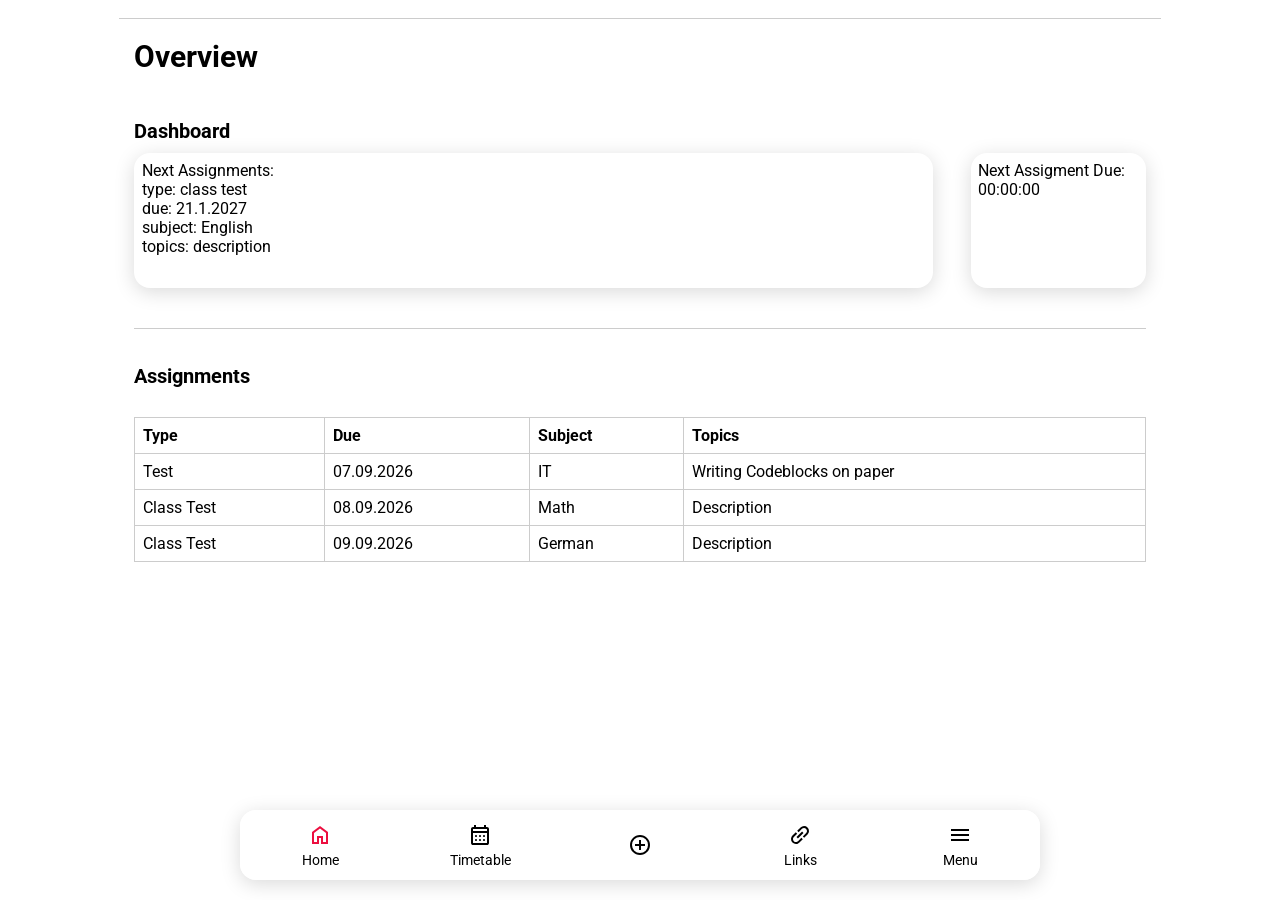
==== index.html @ 2495fc36 "Add files via upload" ====
<!DOCTYPE html>
<html lang="en">
<head>
    <meta charset="UTF-8">
    <meta name="viewport" content="width=device-width, initial-scale=1.0">
    <title>Document</title>
    <link href="https://fonts.googleapis.com/css2?family=Roboto:ital,wght@0,100..900;1,100..900&display=swap" rel="stylesheet">
    <link rel="stylesheet" href="assets/shared/nav.css">
    <link rel="stylesheet" href="assets/shared/shared.css">
    <link rel="stylesheet" href="assets/css/home.css">
</head>
<body>
    <nav class="navbar">
        <a href="/" class="nav-item active">
            <svg xmlns="http://www.w3.org/2000/svg" height="24px" viewBox="0 -960 960 960" width="24px" fill="#000000"><path d="M240-200h120v-240h240v240h120v-360L480-740 240-560v360Zm-80 80v-480l320-240 320 240v480H520v-240h-80v240H160Zm320-350Z"/></svg>
            <span>Home</span>
        </a>
        <a href="timetable/index.html" class="nav-item">
            <svg xmlns="http://www.w3.org/2000/svg" height="24px" viewBox="0 -960 960 960" width="24px" fill="#000000"><path d="M200-80q-33 0-56.5-23.5T120-160v-560q0-33 23.5-56.5T200-800h40v-80h80v80h320v-80h80v80h40q33 0 56.5 23.5T840-720v560q0 33-23.5 56.5T760-80H200Zm0-80h560v-400H200v400Zm0-480h560v-80H200v80Zm0 0v-80 80Zm280 240q-17 0-28.5-11.5T440-440q0-17 11.5-28.5T480-480q17 0 28.5 11.5T520-440q0 17-11.5 28.5T480-400Zm-188.5-11.5Q280-423 280-440t11.5-28.5Q303-480 320-480t28.5 11.5Q360-457 360-440t-11.5 28.5Q337-400 320-400t-28.5-11.5ZM640-400q-17 0-28.5-11.5T600-440q0-17 11.5-28.5T640-480q17 0 28.5 11.5T680-440q0 17-11.5 28.5T640-400ZM480-240q-17 0-28.5-11.5T440-280q0-17 11.5-28.5T480-320q17 0 28.5 11.5T520-280q0 17-11.5 28.5T480-240Zm-188.5-11.5Q280-263 280-280t11.5-28.5Q303-320 320-320t28.5 11.5Q360-297 360-280t-11.5 28.5Q337-240 320-240t-28.5-11.5ZM640-240q-17 0-28.5-11.5T600-280q0-17 11.5-28.5T640-320q17 0 28.5 11.5T680-280q0 17-11.5 28.5T640-240Z"/></svg>
            <span>Timetable</span>
        </a>
        <a href="add/index.html" class="nav-item-add">
            <svg xmlns="http://www.w3.org/2000/svg" height="24px" viewBox="0 -960 960 960" width="24px" fill="#000000"><path d="M440-280h80v-160h160v-80H520v-160h-80v160H280v80h160v160Zm40 200q-83 0-156-31.5T197-197q-54-54-85.5-127T80-480q0-83 31.5-156T197-763q54-54 127-85.5T480-880q83 0 156 31.5T763-763q54 54 85.5 127T880-480q0 83-31.5 156T763-197q-54 54-127 85.5T480-80Zm0-80q134 0 227-93t93-227q0-134-93-227t-227-93q-134 0-227 93t-93 227q0 134 93 227t227 93Zm0-320Z"/></svg>
        </a>
        <a href="links/index.html" class="nav-item">
            <svg xmlns="http://www.w3.org/2000/svg" height="24px" viewBox="0 -960 960 960" width="24px" fill="#000000"><path d="M318-120q-82 0-140-58t-58-140q0-40 15-76t43-64l134-133 56 56-134 134q-17 17-25.5 38.5T200-318q0 49 34.5 83.5T318-200q23 0 45-8.5t39-25.5l133-134 57 57-134 133q-28 28-64 43t-76 15Zm79-220-57-57 223-223 57 57-223 223Zm251-28-56-57 134-133q17-17 25-38t8-44q0-50-34-85t-84-35q-23 0-44.5 8.5T558-726L425-592l-57-56 134-134q28-28 64-43t76-15q82 0 139.5 58T839-641q0 39-14.5 75T782-502L648-368Z"/></svg>
            <span>Links</span>
        </a>
        <a href="menu/index.html" class="nav-item">
            <svg xmlns="http://www.w3.org/2000/svg" height="24px" viewBox="0 -960 960 960" width="24px" fill="#000000"><path d="M120-240v-80h720v80H120Zm0-200v-80h720v80H120Zm0-200v-80h720v80H120Z"/></svg>
            <span>Menu</span>
        </a>
    </nav>
    <section class="home">
        <div class="horizontalline-offset"></div>
        </div>
        <div class="container">
            <div class="hero">
                <span>Overview</span>
            </div>
            <div style="height: 20px"></div>
            <div class="hero-small">
                <span>Dashboard</span>
            </div>
            <div class="dashboard">
                <div class="dashboard-card-large">
                    <span>Next Assignments:</span>
                    <span class="assignment">
                        type: <a class="type">class test</a><br>
                        due: <a class="duedate">21.1.2027</a><br>
                        subject: <a class="subject">English</a><br> 
                        topics: <a class="topics">description</a></span>
                </div>
                <div class="dashboard-card-small">
                    <span>Next Assigment Due:</span>
                    <span">00:00:00</span>
                </div>
            </div>
            
            <div class="horizontalline"></div>
            <span class="hero-small">Assignments</span><br>
            <table class="assignment-table">
                <tr>
                    <th>Type</th>
                    <th>Due</th>
                    <th>Subject</th>
                    <th>Topics</th>
                </tr>
                <tr>
                    <td>Test</td>
                    <td>07.09.2026</td>
                    <td>IT</td>
                    <td>Writing Codeblocks on paper</td>
                </tr>
                <tr>
                    <td>Class Test</td>
                    <td>08.09.2026</td>
                    <td>Math</td>
                    <td>Description</td>
                </tr>
                <tr>
                    <td>Class Test</td>
                    <td>09.09.2026</td>
                    <td>German</td>
                    <td>Description</td>
                </tr>
            </table>
        </div>
        
    </section>
</body>
</html>
---- assets/shared/nav.css ----
.navbar {
    position: fixed;
    bottom: 0;
    left: 0;
    height: 70px;
    width: 800px;
    display: flex;
    justify-content: space-around;
    align-items: center;
    bottom: 20px;
    border-radius: 16px;
    box-shadow: 0 4px 20px rgba(0,0,0,0.15);
    background-color: rgba(255, 255, 255, 0.74);
    backdrop-filter: blur(3px);
    left: 50%;
    transform: translateX(-50%);
}

.nav-item {
    padding-top: 5px;
    height: 70%;
    width: 10%;
    border-radius: 10px;
    display: flex;
    flex-direction: column;
    align-items: center;
    text-decoration: none;
    color: #000;
    font-size: 14px;
}

.nav-item-add {
    display: flex;
    justify-content: center;
    align-items: center;
    height: 70%;
    width: 10%;
    border-radius: 10px;
}

.nav-item.active svg, .nav-item-add.active svg, .nav-item.active span {
    fill: #ec0e3f;
}

.nav-item-add:hover {
    background-color: #f0f0f0;
}

.nav-item:hover{
    background-color: #f0f0f0;
}

.nav-item svg {
    padding-bottom: 5px;
    flex-shrink: 0;
}

.nav-item a {
    text-decoration: none;
    color: #000;
    font-size: 14px;
}


.nav-item a:hover {
    text-decoration: underline;
}

.text-break {
    white-space: nowrap;
    word-break: normal;
    overflow-wrap: normal;
}
@media (max-width: 830px) {
    .navbar {
        position: fixed;
        bottom: 0;
        left: 0;
        height: 70px;
        width: 95%;
        display: flex;
        justify-content: space-around;
        align-items: center;
        bottom: 15px;
        border-radius: 16px;
        box-shadow: 0 4px 20px rgba(0,0,0,0.15);
        left: 50%;
        transform: translateX(-50%);
    }

    .nav-item {
        padding-top: 5px;
        height: 70%;
        width: 20%;
        border-radius: 10px;
        display: flex;
        flex-direction: column;
        align-items: center;
        text-decoration: none;
        color: #000;
        padding-bottom: 5px;
    }


    .nav-item-add.active {
        width: 20%;
    }
}
---- assets/shared/shared.css ----
body {
    font-family: "Roboto", sans-serif;
}

.horizontalline-offset {
    width: 47.5%;
    height: 1px;
    background-color: #ccc;
    margin-top: 10px;
    margin-bottom: 5px;
}

.horizontalline {
    width: 100%;
    height: 1px;
    background-color: #ccc;
    margin-top: 40px;
    margin-bottom: 20px;
}

@media (max-width: 1300px) {
    .horizontalline-offset {
    width: 82.5%;
}
}

@media (max-width: 830px) {
    .horizontalline-offset {
    width: 95%;
}
}
---- assets/css/home.css ----
.home  {
    display: flex;
    justify-content: center;
    align-items: center;
    flex-direction: column;
}

.container {
    display: flex;
    width: 45%;
    height: 100%;
    flex-direction: column;
}

.hero {
    padding-top: 15px;
    padding-bottom: 10px;
    font-size: 30px;
    font-weight: bold;
}

.hero-small {
    padding-top: 15px;
    padding-bottom: 10px;
    font-size: 20px;
    font-weight: bold;
}
.dashboard {
    display: flex;
    justify-content: space-between;
    align-items: center;
}

.dashboard-card-large {
    padding: 7.5px;
    display: flex;
    flex-direction: column;
    width: 77.5%;
    height: 120px;
    border-radius: 16px;
    box-shadow: 0 4px 20px rgba(0,0,0,0.15);
    padding-right: 5px;
}

.dashboard-card-small {
    padding: 7.5px;
    display: flex;
    flex-direction: column;
    width: 160px;
    height: 120px;
    border-radius: 16px;
    box-shadow: 0 4px 20px rgba(0,0,0,0.15);
    margin-left: 20px;
}

.dashboard-card > span {
    margin-bottom: 10px;
}

.assignment span, a {
    text-decoration: none;
    color: #000000;
}

.assignment-table {
    width: 100%;
    border-collapse: collapse;
}

.assignment-table th, .assignment-table td {
    border: 1px solid #ccc;
    padding: 8px;
    text-align: left;
}

@media (max-width: 1300px) {
    .container {
        width: 80%;
    }

    .dashboard-card-large {
        padding: 7.5px;
        width: 77.5%;
        height: 120px;
    }

    .dashboard-card-small {
        padding: 7.5px;
        width: 160px;
        height: 120px;
    }
}

@media (max-width: 830px) {
    .container {
        width: 90%;
    }
    
    .dashboard-card-large {
        padding: 7.5px;
        width: 62.5%;
        height: 120px;
    }

    .dashboard-card-small {
        padding: 7.5px;
        width: 30%;
        height: 120px;
    }
}
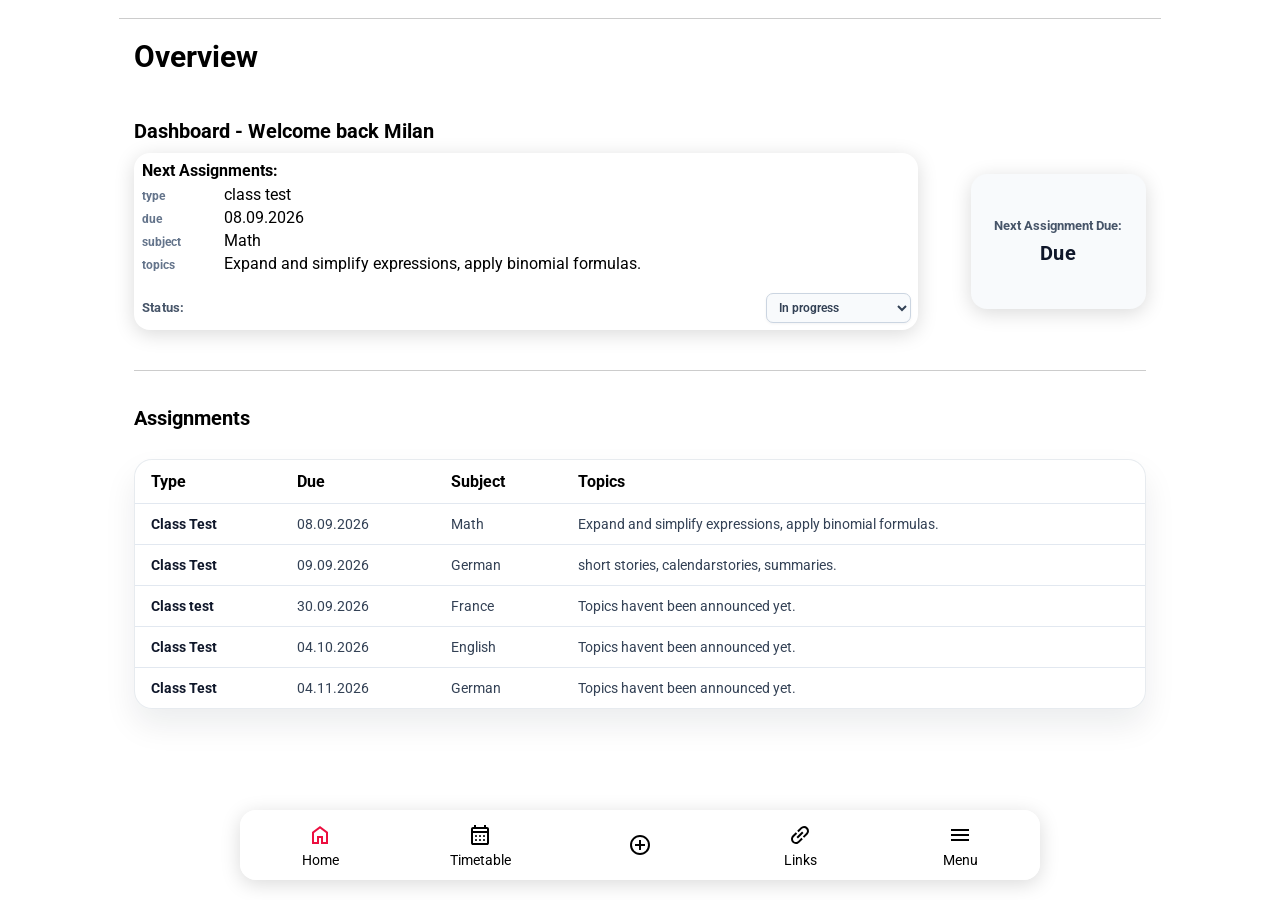
==== commit 9cece696: "-" ====
--- a/index.html
+++ b/index.html
@@ -8,6 +8,7 @@
     <link rel="stylesheet" href="assets/shared/nav.css">
     <link rel="stylesheet" href="assets/shared/shared.css">
     <link rel="stylesheet" href="assets/css/home.css">
+    <link rel="stylesheet" href="assets/css/assignmenttimer.css">
 </head>
 <body>
     <nav class="navbar">
@@ -40,20 +41,43 @@
             </div>
             <div style="height: 20px"></div>
             <div class="hero-small">
-                <span>Dashboard</span>
+                <span>Dashboard - Welcome back Milan</span>
             </div>
             <div class="dashboard">
                 <div class="dashboard-card-large">
-                    <span>Next Assignments:</span>
-                    <span class="assignment">
-                        type: <a class="type">class test</a><br>
-                        due: <a class="duedate">21.1.2027</a><br>
-                        subject: <a class="subject">English</a><br> 
-                        topics: <a class="topics">description</a></span>
+                    <span style="font-weight: bold;">Next Assignments:</span>
+                    <div style="height: 5px"></div>
+                    <div class="assignment">
+                        <div class="assignment-row">
+                            <span class="assignment-label">type</span>
+                            <a class="type">class test</a>
+                        </div>
+                        <div class="assignment-row">
+                            <span class="assignment-label">due</span>
+                            <a class="duedate">08.09.2026</a>
+                        </div>
+                        <div class="assignment-row">
+                            <span class="assignment-label">subject</span>
+                            <a class="subject">Math</a>
+                        </div>
+                        <div class="assignment-row">
+                            <span class="assignment-label">topics</span>
+                            <a class="topics">Expand and simplify expressions, apply binomial formulas.</a>
+                        </div>
+                    </div>
+                    <div style="height: 5px"></div>
+                    <label class="status-control" for="assignment-status">
+                        <span class="status-label">Status:</span>
+                        <select id="assignment-status" name="assignment-status">
+                            <option value="in-progress" selected>In progress</option>
+                            <option value="not-started">Not started yet</option>
+                            <option value="finished">Finished</option>
+                        </select>
+                    </label>
                 </div>
-                <div class="dashboard-card-small">
-                    <span>Next Assigment Due:</span>
-                    <span">00:00:00</span>
+                <div class="dashboard-card-small assignment-timer-card">
+                    <span class="assignment-timer-label">Next Assignment Due:</span>
+                    <span id="assignment-countdown" class="assignment-countdown" aria-live="polite">Calculating...</span>
                 </div>
             </div>
             
@@ -67,26 +91,40 @@
                     <th>Topics</th>
                 </tr>
                 <tr>
-                    <td>Test</td>
-                    <td>07.09.2026</td>
-                    <td>IT</td>
-                    <td>Writing Codeblocks on paper</td>
-                </tr>
-                <tr>
                     <td>Class Test</td>
                     <td>08.09.2026</td>
                     <td>Math</td>
-                    <td>Description</td>
+                    <td>Expand and simplify expressions, apply binomial formulas.</td>
                 </tr>
                 <tr>
                     <td>Class Test</td>
                     <td>09.09.2026</td>
                     <td>German</td>
-                    <td>Description</td>
+                    <td>short stories, calendarstories, summaries.</td>
+                </tr>
+                <tr>
+                    <td>Class test</td>
+                    <td>30.09.2026</td>
+                    <td>France</td>
+                    <td>Topics havent been announced yet.</td>
+                </tr>
+                <tr>
+                    <td>Class Test</td>
+                    <td>04.10.2026</td>
+                    <td>English</td>
+                    <td>Topics havent been announced yet.</td>
+                </tr>
+                <tr>
+                    <td>Class Test</td>
+                    <td>04.11.2026</td>
+                    <td>German</td>
+                    <td>Topics havent been announced yet.</td>
                 </tr>
             </table>
         </div>
         
     </section>
+    <script src="assets/js/status.js"></script>
+    <script src="assets/js/assignmenttimer.js"></script>
 </body>
 </html>
--- a/assets/css/home.css
+++ b/assets/css/home.css
@@ -32,11 +32,13 @@
 }
 
 .dashboard-card-large {
-    padding: 7.5px;
+    padding: 10px;
     display: flex;
     flex-direction: column;
     width: 77.5%;
-    height: 120px;
+    min-height: 120px;
+    height: auto;
+    box-sizing: border-box;
     border-radius: 16px;
     box-shadow: 0 4px 20px rgba(0,0,0,0.15);
     padding-right: 5px;
@@ -47,7 +49,7 @@
     display: flex;
     flex-direction: column;
     width: 160px;
-    height: 120px;
+    height: 150px;
     border-radius: 16px;
     box-shadow: 0 4px 20px rgba(0,0,0,0.15);
     margin-left: 20px;
@@ -57,20 +59,133 @@
     margin-bottom: 10px;
 }
 
-.assignment span, a {
+.status-control {
+    display: flex;
+    align-items: center;
+    justify-content: space-between;
+    gap: 10px;
+    margin-top: auto;
+    padding-top: 10px;
+    color: #475569;
+    font-size: 13px;
+    font-weight: 700;
+}
+
+.status-label {
+    letter-spacing: 0.02em;
+}
+
+.status-control select {
+    min-width: 145px;
+    border: 1px solid #cbd5e1;
+    border-radius: 7px;
+    background: #f8fafc;
+    color: #334155;
+    cursor: pointer;
+    font: inherit;
+    font-size: 12px;
+    font-weight: 600;
+    padding: 6px 8px;
+    box-shadow: 0 1px 3px rgba(15, 23, 42, 0.05);
+    transition: border-color 140ms ease, background-color 140ms ease;
+}
+
+.status-control select[data-status="in-progress"] {
+    border-color: #cbd5e1;
+    background: #f8fafc;
+    color: #334155;
+}
+
+.status-control select[data-status="not-started"] {
+    border-color: #cbd5e1;
+    background: #f8fafc;
+    color: #1d4ed8;
+}
+
+.status-control select[data-status="finished"] {
+    border-color: #cbd5e1;
+    background: #f8fafc;
+    color: #166534;
+}
+
+.status-control select:focus-visible {
+    outline: 2px solid #93c5fd;
+    outline-offset: 1px;
+}
+
+.assignment {
+    display: grid;
+    gap: 4px;
+    margin-bottom: 5px;
+}
+
+.assignment-row {
+    display: grid;
+    grid-template-columns: 70px minmax(0, 1fr);
+    gap: 12px;
+    align-items: baseline;
+}
+
+.assignment-label {
+    color: #64748b;
+    font-size: 12px;
+    font-weight: 700;
+}
+
+.assignment a {
     text-decoration: none;
     color: #000000;
 }
 
 .assignment-table {
     width: 100%;
-    border-collapse: collapse;
+    border-collapse: separate;
+    border-spacing: 0;
+    background: rgba(255, 255, 255, 0.9);
+    border: 1px solid rgba(148, 163, 184, 0.22);
+    border-radius: 18px;
+    overflow: hidden;
+    box-shadow: 0 16px 32px rgba(15, 23, 42, 0.08);
+}
+
+.assignment-table thead th {
+    background: #f8fafc;
+    color: #475569;
+    font-size: 12px;
+    font-weight: 700;
+    letter-spacing: 0.04em;
+    text-transform: uppercase;
+    padding: 14px 16px;
+    text-align: left;
 }
 
 .assignment-table th, .assignment-table td {
-    border: 1px solid #ccc;
-    padding: 8px;
+    border-bottom: 1px solid #e2e8f0;
+    padding: 12px 16px;
     text-align: left;
+    vertical-align: top;
+}
+
+.assignment-table tbody tr:last-child td {
+    border-bottom: none;
+}
+
+.assignment-table tbody tr {
+    transition: background 140ms ease;
+}
+
+.assignment-table tbody tr:hover {
+    background: #f8fbff;
+}
+
+.assignment-table td {
+    color: #334155;
+    font-size: 14px;
+}
+
+.assignment-table tbody td:first-child {
+    font-weight: 700;
+    color: #0f172a;
 }
 
 @media (max-width: 1300px) {
@@ -81,7 +196,8 @@
     .dashboard-card-large {
         padding: 7.5px;
         width: 77.5%;
-        height: 120px;
+        min-height: 120px;
+        height: auto;
     }
 
     .dashboard-card-small {
@@ -99,7 +215,8 @@
     .dashboard-card-large {
         padding: 7.5px;
         width: 62.5%;
-        height: 120px;
+        min-height: 120px;
+        height: auto;
     }
 
     .dashboard-card-small {
--- a/assets/css/assignmenttimer.css
+++ b/assets/css/assignmenttimer.css
@@ -0,0 +1,26 @@
+.assignment-timer-card {
+    justify-content: center;
+    align-items: center;
+    gap: 8px;
+    background: #f8fafc;
+}
+
+.assignment-timer-label {
+    color: #475569;
+    font-size: 13px;
+    font-weight: 700;
+}
+
+.assignment-countdown {
+    color: #0f172a;
+    font-size: 20px;
+    font-weight: 700;
+    letter-spacing: 0.02em;
+    white-space: nowrap;
+}
+
+@media (max-width: 830px) {
+    .assignment-countdown {
+        font-size: 16px;
+    }
+}
